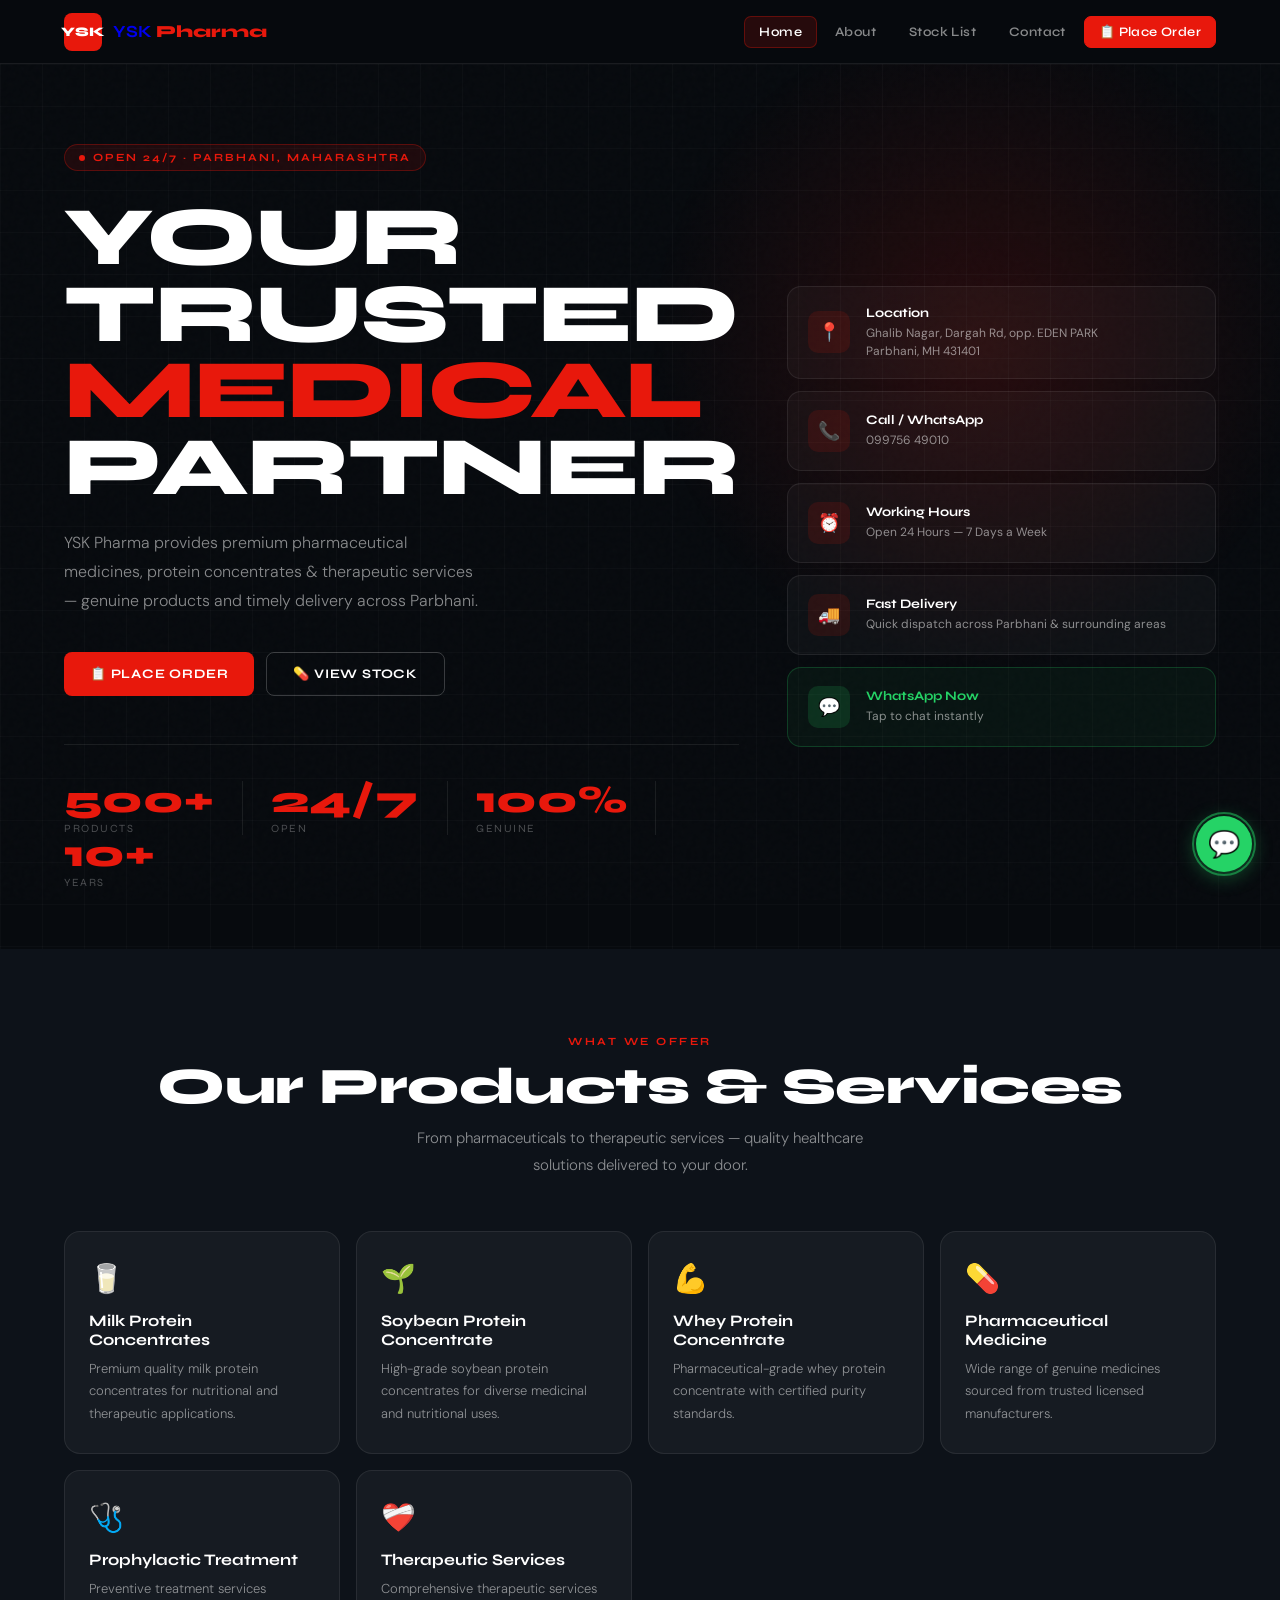
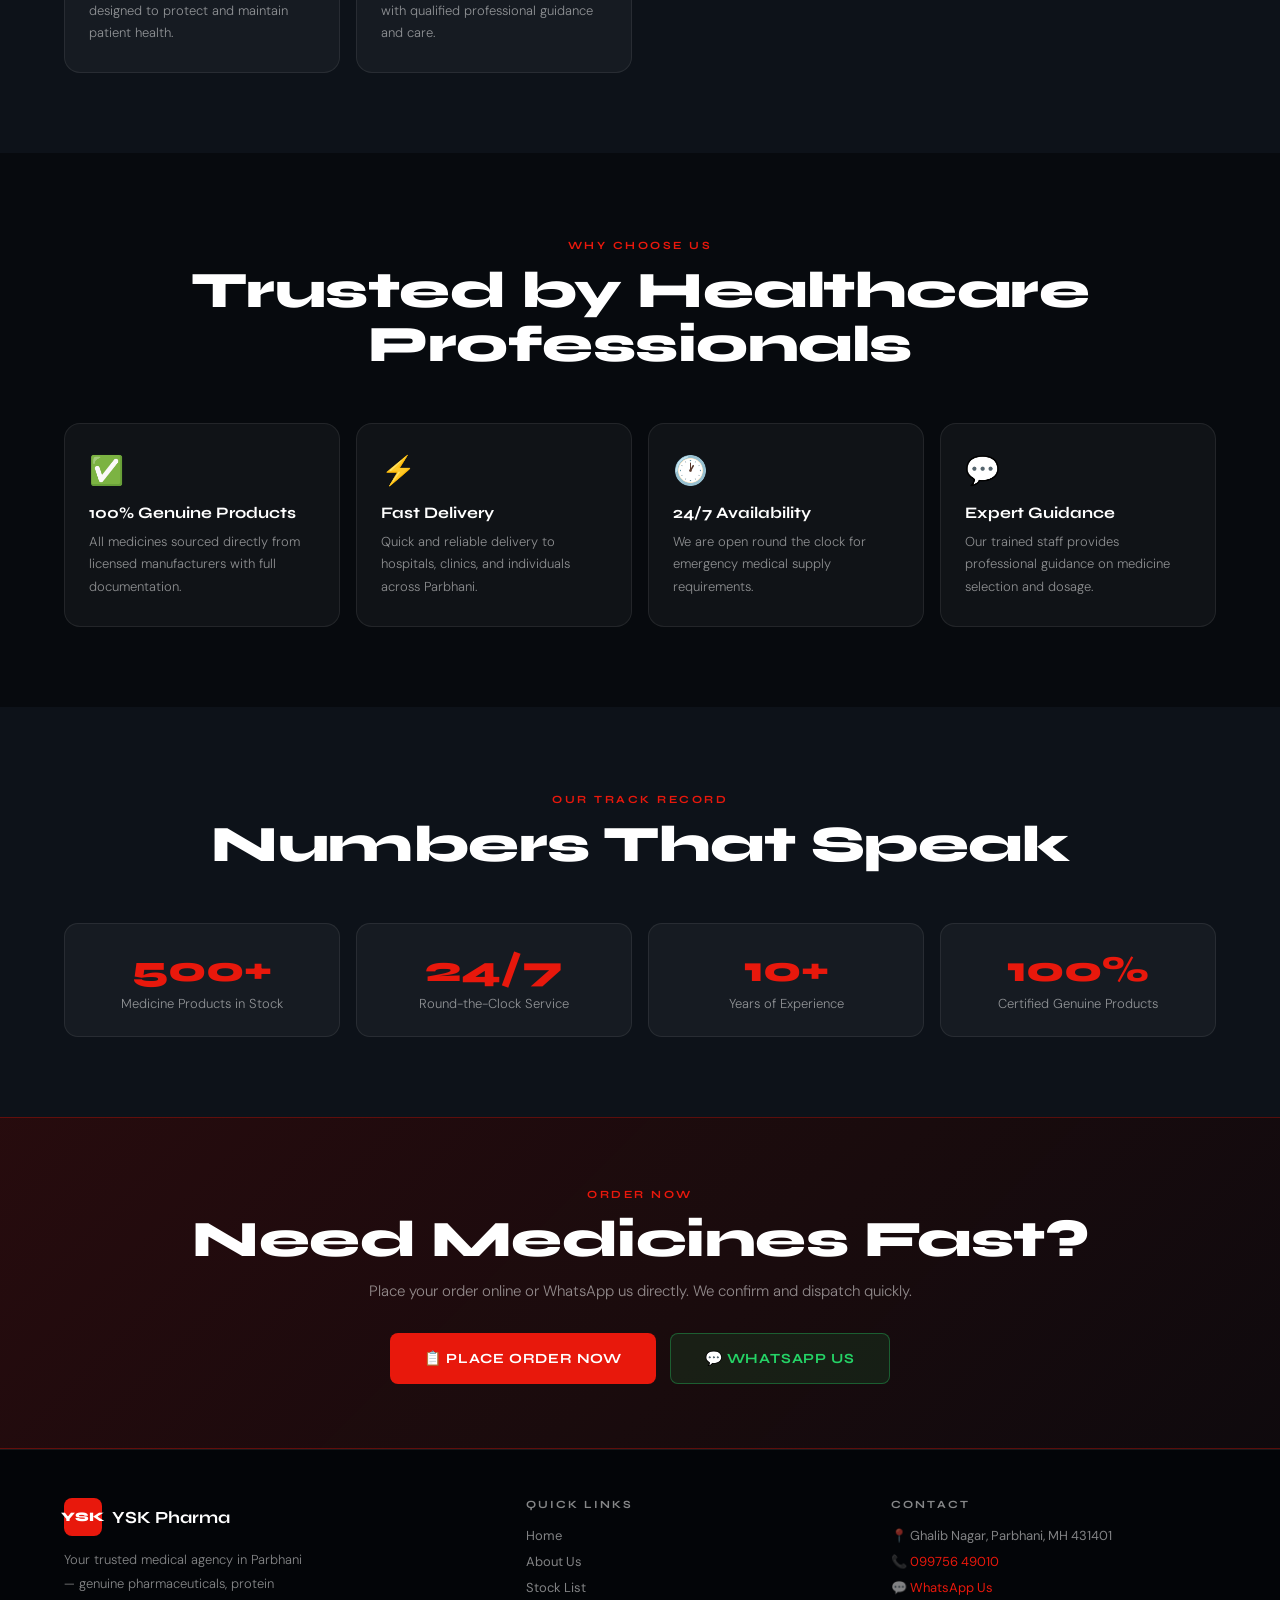
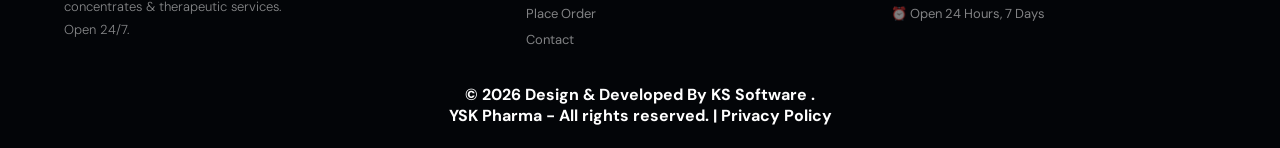
==== index.html @ 0a5736e4 "YSK PHARMA WHOLESALE WERBSTIE FOR YSK" ====
<!DOCTYPE html>
<html lang="en">
<head>
<meta charset="UTF-8">
<meta name="viewport" content="width=device-width, initial-scale=1.0">
<title>YSK Pharma — Medical Agency | Parbhani</title>
<link rel="icon" href="[data-uri]" type="image/png">
<link rel="stylesheet" href="style.css">
<style>
/* ── HERO ── */
.hero {
  min-height:calc(100vh - 64px);
  display:grid; grid-template-columns:1fr 1fr;
  align-items:center; gap:48px;
  padding:80px 5% 60px;
  position:relative; overflow:hidden;
}
.hero-glow {
  position:absolute; top:-80px; right:-60px;
  width:720px; height:720px; border-radius:50%;
  background:radial-gradient(circle,rgba(232,24,12,.14) 0%,transparent 65%);
  pointer-events:none; animation:breathe 4s ease-in-out infinite;
}
@keyframes breathe{0%,100%{transform:scale(1);opacity:.8}50%{transform:scale(1.08);opacity:1}}
.hero-grid {
  position:absolute; inset:0;
  background-image:linear-gradient(rgba(255,255,255,.025) 1px,transparent 1px),linear-gradient(90deg,rgba(255,255,255,.025) 1px,transparent 1px);
  background-size:42px 42px; pointer-events:none;
}
.hero-left { position:relative; z-index:2; }
.hero-pill {
  display:inline-flex; align-items:center; gap:8px;
  background:rgba(232,24,12,.1); border:1px solid rgba(232,24,12,.3);
  padding:6px 14px; border-radius:999px; margin-bottom:28px;
  font-family:var(--fd); font-size:11px; font-weight:700; letter-spacing:2px;
  text-transform:uppercase; color:var(--red);
}
.hero-pill .dot { width:6px; height:6px; background:var(--red); border-radius:50%; animation:blink 1.4s infinite; }
@keyframes blink{0%,100%{opacity:1}50%{opacity:.3}}
.hero h1 {
  font-family:var(--fd); font-size:clamp(52px,6.5vw,94px);
  font-weight:800; line-height:.92; letter-spacing:-1.5px; margin-bottom:24px;
}
.hero h1 em { color:var(--red); font-style:normal; }
.hero-desc { font-size:16px; color:var(--muted); max-width:420px; margin-bottom:36px; line-height:1.8; font-weight:300; }
.hero-btns { display:flex; gap:12px; flex-wrap:wrap; }
.hero-stats { display:flex; gap:0; margin-top:48px; padding-top:36px; border-top:1px solid var(--border); flex-wrap:wrap; }
.stat { padding:0 28px 0 0; margin-right:28px; border-right:1px solid var(--border); }
.stat:last-child { border-right:none; }
.stat-n { font-family:var(--fd); font-size:38px; font-weight:800; color:var(--red); line-height:1; }
.stat-l { font-size:11px; color:var(--muted2); letter-spacing:1.5px; text-transform:uppercase; margin-top:3px; font-family:var(--fd); }

/* tiles */
.hero-right { display:flex; flex-direction:column; gap:12px; position:relative; z-index:2; }
.tile {
  background:rgba(255,255,255,.03); border:1px solid var(--border);
  border-radius:14px; padding:18px 20px; display:flex; align-items:center; gap:16px;
  transition:all .25s;
}
.tile:hover { background:rgba(232,24,12,.06); border-color:var(--border-red); transform:translateX(4px); }
.tile-ic { width:42px; height:42px; background:rgba(232,24,12,.12); border-radius:10px; display:flex; align-items:center; justify-content:center; font-size:18px; flex-shrink:0; }
.tile-h { font-family:var(--fd); font-size:13px; font-weight:700; margin-bottom:3px; }
.tile-p { font-size:12px; color:var(--muted); line-height:1.5; }

/* cta strip */
.cta-strip {
  padding:64px 5%;
  background:linear-gradient(135deg,rgba(232,24,12,.14),rgba(232,24,12,.04));
  border-top:1px solid var(--border-red); border-bottom:1px solid var(--border-red);
  text-align:center; position:relative; z-index:1;
}
.cta-strip .sec-h { margin-bottom:14px; }
.cta-strip p { color:var(--muted); font-size:15px; margin-bottom:32px; font-weight:300; }
.cta-btns { display:flex; gap:14px; justify-content:center; flex-wrap:wrap; }

/* testimonials / trust */
.trust-row { display:grid; grid-template-columns:repeat(auto-fit,minmax(200px,1fr)); gap:16px; }
.trust-card { background:var(--panel); border:1px solid var(--border); border-radius:14px; padding:24px; text-align:center; }
.trust-num { font-family:var(--fd); font-size:36px; font-weight:800; color:var(--red); }
.trust-lbl { font-size:13px; color:var(--muted); margin-top:4px; font-weight:300; }

@media(max-width:900px){
  .hero { grid-template-columns:1fr; padding:50px 5%; }
  .hero-right { display:none; }
}
@media(max-width:600px){
  .hero-stats { gap:20px 0; }
  .stat { border-right:none; padding-right:0; margin-right:0; width:50%; }
}
</style>
</head>
<body>

<!-- NAV -->
<nav id="nav">
  <a href="index.html" class="nav-logo">
    <div class="nav-mark">YSK</div>
    <div class="nav-brand">YSK <b>Pharma</b></div>
  </a>
  <div class="nav-links" id="navLinks">
    <a href="index.html" class="active">Home</a>
    <a href="about.html">About</a>
    <a href="stock.html">Stock List</a>
    <a href="contact.html">Contact</a>
    <a href="order.html" class="nav-cta">📋 Place Order</a>
  </div>
  <button class="nav-mb" onclick="document.getElementById('nav').classList.toggle('mobile-open')">☰</button>
</nav>

<div class="pg">

  <!-- HERO -->
  <section class="hero">
    <div class="hero-glow"></div>
    <div class="hero-grid"></div>
    <div class="hero-left">
      <div class="hero-pill"><span class="dot"></span>Open 24/7 · Parbhani, Maharashtra</div>
      <h1>YOUR<br>TRUSTED<br><em>MEDICAL</em><br>PARTNER</h1>
      <p class="hero-desc">YSK Pharma provides premium pharmaceutical medicines, protein concentrates &amp; therapeutic services — genuine products and timely delivery across Parbhani.</p>
      <div class="hero-btns">
        <a href="order.html" class="btn-r">📋 Place Order</a>
        <a href="stock.html" class="btn-g">💊 View Stock</a>
      </div>
      <div class="hero-stats">
        <div class="stat"><div class="stat-n">500+</div><div class="stat-l">Products</div></div>
        <div class="stat"><div class="stat-n">24/7</div><div class="stat-l">Open</div></div>
        <div class="stat"><div class="stat-n">100%</div><div class="stat-l">Genuine</div></div>
        <div class="stat"><div class="stat-n">10+</div><div class="stat-l">Years</div></div>
      </div>
    </div>
    <div class="hero-right">
      <div class="tile"><div class="tile-ic">📍</div><div><div class="tile-h">Location</div><div class="tile-p">Ghalib Nagar, Dargah Rd, opp. EDEN PARK<br>Parbhani, MH 431401</div></div></div>
      <div class="tile"><div class="tile-ic">📞</div><div><div class="tile-h">Call / WhatsApp</div><div class="tile-p">099756 49010</div></div></div>
      <div class="tile"><div class="tile-ic">⏰</div><div><div class="tile-h">Working Hours</div><div class="tile-p">Open 24 Hours — 7 Days a Week</div></div></div>
      <div class="tile"><div class="tile-ic">🚚</div><div><div class="tile-h">Fast Delivery</div><div class="tile-p">Quick dispatch across Parbhani &amp; surrounding areas</div></div></div>
      <a class="tile" href="https://wa.me/919975649010" target="_blank" style="background:rgba(37,211,102,.05);border-color:rgba(37,211,102,.22);text-decoration:none;">
        <div class="tile-ic" style="background:rgba(37,211,102,.15);">💬</div>
        <div><div class="tile-h" style="color:#25D366;">WhatsApp Now</div><div class="tile-p">Tap to chat instantly</div></div>
      </a>
    </div>
  </section>

  <!-- SERVICES -->
  <section class="section sec-dark">
    <div class="sec-header center">
      <div class="sec-tag">What We Offer</div>
      <h2 class="sec-h">Our Products &amp; Services</h2>
      <p class="sec-sub">From pharmaceuticals to therapeutic services — quality healthcare solutions delivered to your door.</p>
    </div>
    <div class="svc-grid">
      <div class="svc-card"><div class="svc-icon">🥛</div><div class="svc-name">Milk Protein Concentrates</div><p class="svc-desc">Premium quality milk protein concentrates for nutritional and therapeutic applications.</p></div>
      <div class="svc-card"><div class="svc-icon">🌱</div><div class="svc-name">Soybean Protein Concentrate</div><p class="svc-desc">High-grade soybean protein concentrates for diverse medicinal and nutritional uses.</p></div>
      <div class="svc-card"><div class="svc-icon">💪</div><div class="svc-name">Whey Protein Concentrate</div><p class="svc-desc">Pharmaceutical-grade whey protein concentrate with certified purity standards.</p></div>
      <div class="svc-card"><div class="svc-icon">💊</div><div class="svc-name">Pharmaceutical Medicine</div><p class="svc-desc">Wide range of genuine medicines sourced from trusted licensed manufacturers.</p></div>
      <div class="svc-card"><div class="svc-icon">🩺</div><div class="svc-name">Prophylactic Treatment</div><p class="svc-desc">Preventive treatment services designed to protect and maintain patient health.</p></div>
      <div class="svc-card"><div class="svc-icon">❤️‍🩹</div><div class="svc-name">Therapeutic Services</div><p class="svc-desc">Comprehensive therapeutic services with qualified professional guidance and care.</p></div>
    </div>
  </section>

  <!-- WHY US -->
  <section class="section sec-darker">
    <div class="sec-header center">
      <div class="sec-tag">Why Choose Us</div>
      <h2 class="sec-h">Trusted by Healthcare<br>Professionals</h2>
    </div>
    <div class="svc-grid">
      <div class="svc-card"><div class="svc-icon">✅</div><div class="svc-name">100% Genuine Products</div><p class="svc-desc">All medicines sourced directly from licensed manufacturers with full documentation.</p></div>
      <div class="svc-card"><div class="svc-icon">⚡</div><div class="svc-name">Fast Delivery</div><p class="svc-desc">Quick and reliable delivery to hospitals, clinics, and individuals across Parbhani.</p></div>
      <div class="svc-card"><div class="svc-icon">🕐</div><div class="svc-name">24/7 Availability</div><p class="svc-desc">We are open round the clock for emergency medical supply requirements.</p></div>
      <div class="svc-card"><div class="svc-icon">💬</div><div class="svc-name">Expert Guidance</div><p class="svc-desc">Our trained staff provides professional guidance on medicine selection and dosage.</p></div>
    </div>
  </section>

  <!-- TRUST NUMBERS -->
  <section class="section sec-dark">
    <div class="sec-header center">
      <div class="sec-tag">Our Track Record</div>
      <h2 class="sec-h">Numbers That Speak</h2>
    </div>
    <div class="trust-row">
      <div class="trust-card"><div class="trust-num">500+</div><div class="trust-lbl">Medicine Products in Stock</div></div>
      <div class="trust-card"><div class="trust-num">24/7</div><div class="trust-lbl">Round-the-Clock Service</div></div>
      <div class="trust-card"><div class="trust-num">10+</div><div class="trust-lbl">Years of Experience</div></div>
      <div class="trust-card"><div class="trust-num">100%</div><div class="trust-lbl">Certified Genuine Products</div></div>
    </div>
  </section>

  <!-- CTA STRIP -->
  <section class="cta-strip">
    <div class="sec-tag">Order Now</div>
    <h2 class="sec-h">Need Medicines Fast?</h2>
    <p>Place your order online or WhatsApp us directly. We confirm and dispatch quickly.</p>
    <div class="cta-btns">
      <a href="order.html" class="btn-r" style="font-size:14px;padding:16px 34px;">📋 Place Order Now</a>
      <a href="https://wa.me/919975649010" target="_blank" class="btn-wa" style="font-size:14px;padding:16px 34px;">💬 WhatsApp Us</a>
    </div>
  </section>

  <!-- FOOTER -->
  <footer>
    <div class="ft-grid">
      <div class="ft-brand">
        <div class="ft-brand-name"><div class="nav-mark">YSK</div><span>YSK Pharma</span></div>
        <p>Your trusted medical agency in Parbhani — genuine pharmaceuticals, protein concentrates &amp; therapeutic services. Open 24/7.</p>
      </div>
      <div class="ft-col">
        <h4>Quick Links</h4>
        <ul>
          <li><a href="index.html">Home</a></li>
          <li><a href="about.html">About Us</a></li>
          <li><a href="stock.html">Stock List</a></li>
          <li><a href="order.html">Place Order</a></li>
          <li><a href="contact.html">Contact</a></li>
        </ul>
      </div>
      <div class="ft-col">
        <h4>Contact</h4>
        <ul>
          <li>📍 Ghalib Nagar, Parbhani, MH 431401</li>
          <li>📞 <a href="tel:09975649010" style="color:var(--red);text-decoration:none;">099756 49010</a></li>
          <li>💬 <a href="https://wa.me/919975649010" target="_blank" style="color:var(--red);text-decoration:none;">WhatsApp Us</a></li>
          <li>⏰ Open 24 Hours, 7 Days</li>
        </ul>
      </div>
    </div>
    <div style="text-align: center; color: white; font-weight: bold;">
    <p>
        &copy; 2026 
        <a href="https://kssoftware.co.in" target="_blank" style="color: white; text-decoration: none;">
            <b>Design & Developed By KS Software</b>
        </a>. 
        <br>YSK Pharma - All rights reserved. | 
        <a href="#" style="color: white; text-decoration: none;">
            Privacy Policy
        </a>
    </p>
</div>
	</footer>

</div><!-- /pg -->

<a class="wa-float" href="https://wa.me/919975649010" target="_blank"><div class="wa-ring"></div>💬</a>
<div class="toast-area" id="toastArea"></div>
</body>
</html>
---- style.css ----
@import url('https://fonts.googleapis.com/css2?family=Syne:wght@400;500;600;700;800&family=DM+Sans:ital,wght@0,300;0,400;0,500;0,600;1,300&family=Space+Mono:wght@400;700&display=swap');

:root {
  --red: #E8180C;
  --red-dark: #b8100a;
  --red-glow: rgba(232,24,12,0.22);
  --dark: #070A0E;
  --dark2: #0D1219;
  --dark3: #131A24;
  --panel: rgba(255,255,255,0.04);
  --panel-h: rgba(255,255,255,0.07);
  --border: rgba(255,255,255,0.08);
  --border-red: rgba(232,24,12,0.32);
  --white: #fff;
  --muted: rgba(255,255,255,0.52);
  --muted2: rgba(255,255,255,0.28);
  --green: #22c55e;
  --orange: #f59e0b;
  --fd: 'Syne', sans-serif;
  --fb: 'DM Sans', sans-serif;
  --fm: 'Space Mono', monospace;
}

*, *::before, *::after { margin:0; padding:0; box-sizing:border-box; }
html { scroll-behavior:smooth; }
body {
  font-family:var(--fb);
  background:var(--dark);
  color:var(--white);
  overflow-x:hidden;
  min-height:100vh;
}

/* scrollbar */
::-webkit-scrollbar { width:4px; }
::-webkit-scrollbar-track { background:var(--dark); }
::-webkit-scrollbar-thumb { background:var(--red); border-radius:3px; }

/* noise */
body::before {
  content:''; position:fixed; inset:0; pointer-events:none; z-index:0; opacity:.35;
  background-image:url("data:image/svg+xml,%3Csvg viewBox='0 0 200 200' xmlns='http://www.w3.org/2000/svg'%3E%3Cfilter id='n'%3E%3CfeTurbulence type='fractalNoise' baseFrequency='.85' numOctaves='4' stitchTiles='stitch'/%3E%3C/filter%3E%3Crect width='100%25' height='100%25' filter='url(%23n)' opacity='.05'/%3E%3C/svg%3E");
}

/* ─── NAV ─── */
nav {
  position:fixed; top:0; left:0; right:0; z-index:1000;
  height:64px;
  background:rgba(7,10,14,0.92); backdrop-filter:blur(24px); -webkit-backdrop-filter:blur(24px);
  border-bottom:1px solid var(--border);
  display:flex; align-items:center; justify-content:space-between;
  padding:0 5%;
}
.nav-logo { display:flex; align-items:center; gap:11px; text-decoration:none; }
.nav-mark {
  width:38px; height:38px; background:var(--red); border-radius:8px;
  display:flex; align-items:center; justify-content:center;
  font-family:var(--fd); font-weight:800; font-size:13px; color:#fff; flex-shrink:0;
}
.nav-brand { font-family:var(--fd); font-size:17px; font-weight:700; }
.nav-brand b { color:var(--red); font-weight:800; }
.nav-links { display:flex; align-items:center; gap:3px; }
.nav-links a {
  color:var(--muted); text-decoration:none;
  font-family:var(--fd); font-size:13px; font-weight:600; letter-spacing:.4px;
  padding:7px 14px; border-radius:7px; transition:all .2s; border:1px solid transparent;
}
.nav-links a:hover { color:#fff; background:var(--panel); }
.nav-links a.active { color:#fff; background:rgba(232,24,12,.14); border-color:var(--border-red); }
.nav-cta { background:var(--red)!important; color:#fff!important; border-color:var(--red)!important; }
.nav-cta:hover { background:var(--red-dark)!important; box-shadow:0 4px 20px var(--red-glow); }
.nav-mb { display:none; background:none; border:none; color:#fff; font-size:22px; cursor:pointer; }

/* main content offset */
.pg { padding-top:64px; position:relative; z-index:1; }

/* ─── BUTTONS ─── */
.btn-r {
  display:inline-flex; align-items:center; gap:8px;
  background:var(--red); color:#fff; padding:13px 26px;
  border:none; border-radius:8px; font-family:var(--fd); font-size:13px; font-weight:700;
  letter-spacing:.8px; text-transform:uppercase; cursor:pointer; text-decoration:none;
  transition:all .2s;
}
.btn-r:hover { background:var(--red-dark); transform:translateY(-2px); box-shadow:0 8px 28px var(--red-glow); }
.btn-g {
  display:inline-flex; align-items:center; gap:8px;
  background:transparent; color:#fff; padding:13px 26px;
  border:1px solid rgba(255,255,255,.2); border-radius:8px;
  font-family:var(--fd); font-size:13px; font-weight:700; letter-spacing:.8px;
  text-transform:uppercase; cursor:pointer; text-decoration:none; transition:all .2s;
}
.btn-g:hover { border-color:var(--red); color:var(--red); }
.btn-wa {
  display:inline-flex; align-items:center; gap:8px;
  background:rgba(37,211,102,.1); color:#25D366; padding:13px 26px;
  border:1px solid rgba(37,211,102,.35); border-radius:8px;
  font-family:var(--fd); font-size:13px; font-weight:700; letter-spacing:.8px;
  text-transform:uppercase; cursor:pointer; text-decoration:none; transition:all .2s;
}
.btn-wa:hover { background:rgba(37,211,102,.2); }

/* ─── SECTION HELPERS ─── */
.section { padding:80px 5%; }
.sec-dark { background:var(--dark2); }
.sec-darker { background:var(--dark); }
.sec-tag {
  display:inline-block; font-family:var(--fd); font-size:11px; font-weight:700;
  letter-spacing:2.5px; text-transform:uppercase; color:var(--red); margin-bottom:12px;
}
.sec-h { font-family:var(--fd); font-size:clamp(32px,4vw,52px); font-weight:800; line-height:1.05; letter-spacing:-.5px; }
.sec-sub { font-size:15px; color:var(--muted); margin-top:12px; max-width:500px; line-height:1.8; font-weight:300; }
.sec-header { margin-bottom:52px; }
.sec-header.center { text-align:center; }
.sec-header.center .sec-sub { margin:12px auto 0; }

/* ─── CARDS / GRID ─── */
.svc-grid { display:grid; grid-template-columns:repeat(auto-fit,minmax(240px,1fr)); gap:16px; }
.svc-card {
  background:var(--panel); border:1px solid var(--border); border-radius:16px;
  padding:28px 24px; transition:all .3s; position:relative; overflow:hidden;
}
.svc-card::after {
  content:''; position:absolute; bottom:0; left:0; right:0; height:2px;
  background:var(--red); transform:scaleX(0); transform-origin:left; transition:transform .3s;
}
.svc-card:hover { background:var(--panel-h); border-color:var(--border-red); transform:translateY(-4px); }
.svc-card:hover::after { transform:scaleX(1); }
.svc-icon { font-size:28px; margin-bottom:14px; }
.svc-name { font-family:var(--fd); font-size:16px; font-weight:700; margin-bottom:9px; }
.svc-desc { font-size:13px; color:var(--muted); line-height:1.7; font-weight:300; }

/* ─── FOOTER ─── */
footer { background:#030508; border-top:1px solid var(--border); padding:48px 5% 22px; }
.ft-grid { display:grid; grid-template-columns:1.3fr 1fr 1fr; gap:40px; margin-bottom:36px; }
.ft-brand-name { display:flex; align-items:center; gap:10px; margin-bottom:12px; }
.ft-brand-name span { font-family:var(--fd); font-size:17px; font-weight:700; }
.ft-brand p { font-size:13px; color:var(--muted); line-height:1.8; max-width:240px; font-weight:300; }
.ft-col h4 { font-family:var(--fd); font-size:11px; font-weight:700; letter-spacing:2px; text-transform:uppercase; color:var(--muted); margin-bottom:16px; }
.ft-col ul { list-style:none; display:flex; flex-direction:column; gap:9px; }
.ft-col ul li a { color:rgba(255,255,255,.5); text-decoration:none; font-size:13px; transition:color .15s; }
.ft-col ul li a:hover { color:var(--red); }
.ft-col ul li { font-size:13px; color:rgba(255,255,255,.5); }
.ft-bottom { border-top:1px solid var(--border); padding-top:20px; display:flex; justify-content:space-between; align-items:center; flex-wrap:wrap; gap:10px; }
.ft-bottom p { font-size:12px; color:rgba(255,255,255,.28); }
.ft-bottom .r { color:var(--red); }

/* ─── WHATSAPP FLOAT ─── */
.wa-float {
  position:fixed; bottom:28px; right:28px; z-index:999;
  width:56px; height:56px; background:#25D366; border-radius:50%;
  display:flex; align-items:center; justify-content:center;
  box-shadow:0 4px 20px rgba(37,211,102,.4); cursor:pointer;
  font-size:26px; border:none; transition:all .25s; text-decoration:none;
}
.wa-float:hover { transform:scale(1.1); box-shadow:0 6px 30px rgba(37,211,102,.55); }
.wa-ring {
  position:absolute; inset:-4px; border-radius:50%;
  border:2px solid rgba(37,211,102,.5); animation:ring 2s ease-out infinite;
}
@keyframes ring { 0%{transform:scale(1);opacity:.8} 100%{transform:scale(1.45);opacity:0} }

/* ─── FORM ELEMENTS ─── */
.fg { margin-bottom:16px; }
.fg label { display:block; font-size:11px; font-weight:700; letter-spacing:1px; text-transform:uppercase; color:var(--muted); margin-bottom:7px; font-family:var(--fd); }
.fg input, .fg select, .fg textarea {
  width:100%; background:rgba(255,255,255,.05); border:1px solid var(--border);
  border-radius:8px; padding:11px 14px; color:#fff; font-size:13px; font-family:var(--fb);
  outline:none; transition:border-color .2s;
}
.fg input:focus, .fg select:focus, .fg textarea:focus { border-color:var(--red); }
.fg select option { background:#111; }
.fg textarea { resize:vertical; }
.fr { display:grid; grid-template-columns:1fr 1fr; gap:14px; }

/* ─── TOAST ─── */
.toast-area { position:fixed; bottom:96px; right:28px; z-index:9999; display:flex; flex-direction:column; gap:9px; }
.toast {
  background:var(--dark2); border:1px solid var(--border); border-radius:10px;
  padding:13px 18px; font-size:13px; min-width:220px; max-width:310px;
  display:flex; align-items:center; gap:10px;
  box-shadow:0 8px 24px rgba(0,0,0,.5);
  animation:slideUp .3s ease;
}
.toast.ok { border-left:3px solid var(--green); }
.toast.err { border-left:3px solid var(--red); }
@keyframes slideUp { from{opacity:0;transform:translateY(12px)} to{opacity:1;transform:translateY(0)} }

/* ─── BADGES ─── */
.badge { padding:4px 10px; border-radius:999px; font-size:10px; font-weight:700; letter-spacing:.5px; display:inline-flex; align-items:center; gap:5px; font-family:var(--fd); }
.b-ok  { background:rgba(34,197,94,.12);  color:#22c55e; border:1px solid rgba(34,197,94,.3); }
.b-low { background:rgba(245,158,11,.12); color:#f59e0b; border:1px solid rgba(245,158,11,.3); }
.b-out { background:rgba(232,24,12,.12);  color:#ff5a5a; border:1px solid rgba(232,24,12,.3); }

/* ─── MOBILE ─── */
@media(max-width:900px){
  .nav-links { display:none; }
  .nav-mb { display:block; }
  .mobile-open .nav-links {
    display:flex; flex-direction:column;
    position:fixed; top:64px; left:0; right:0;
    background:rgba(7,10,14,.97); backdrop-filter:blur(20px);
    padding:14px; gap:4px; border-bottom:1px solid var(--border-red); z-index:999;
  }
  .ft-grid { grid-template-columns:1fr 1fr; }
  .fr { grid-template-columns:1fr; }
}
@media(max-width:600px){
  .ft-grid { grid-template-columns:1fr; }
}
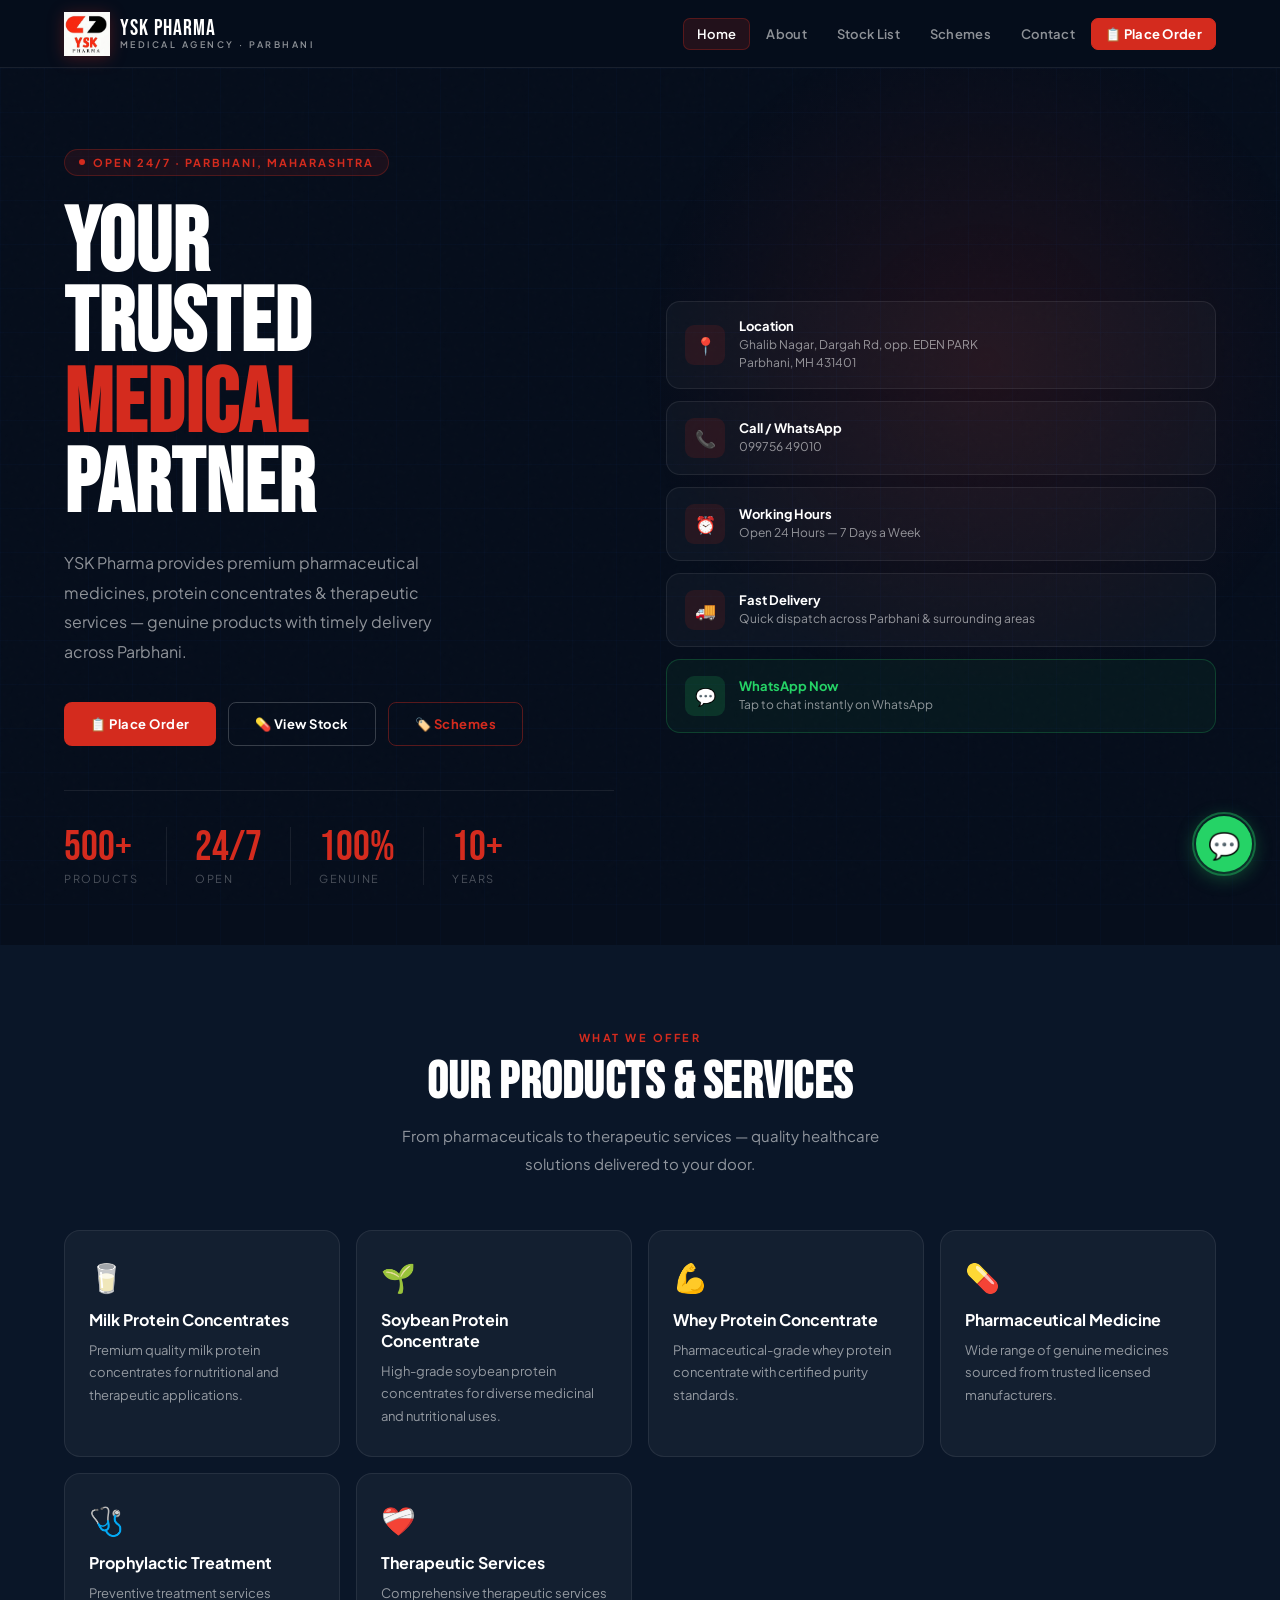
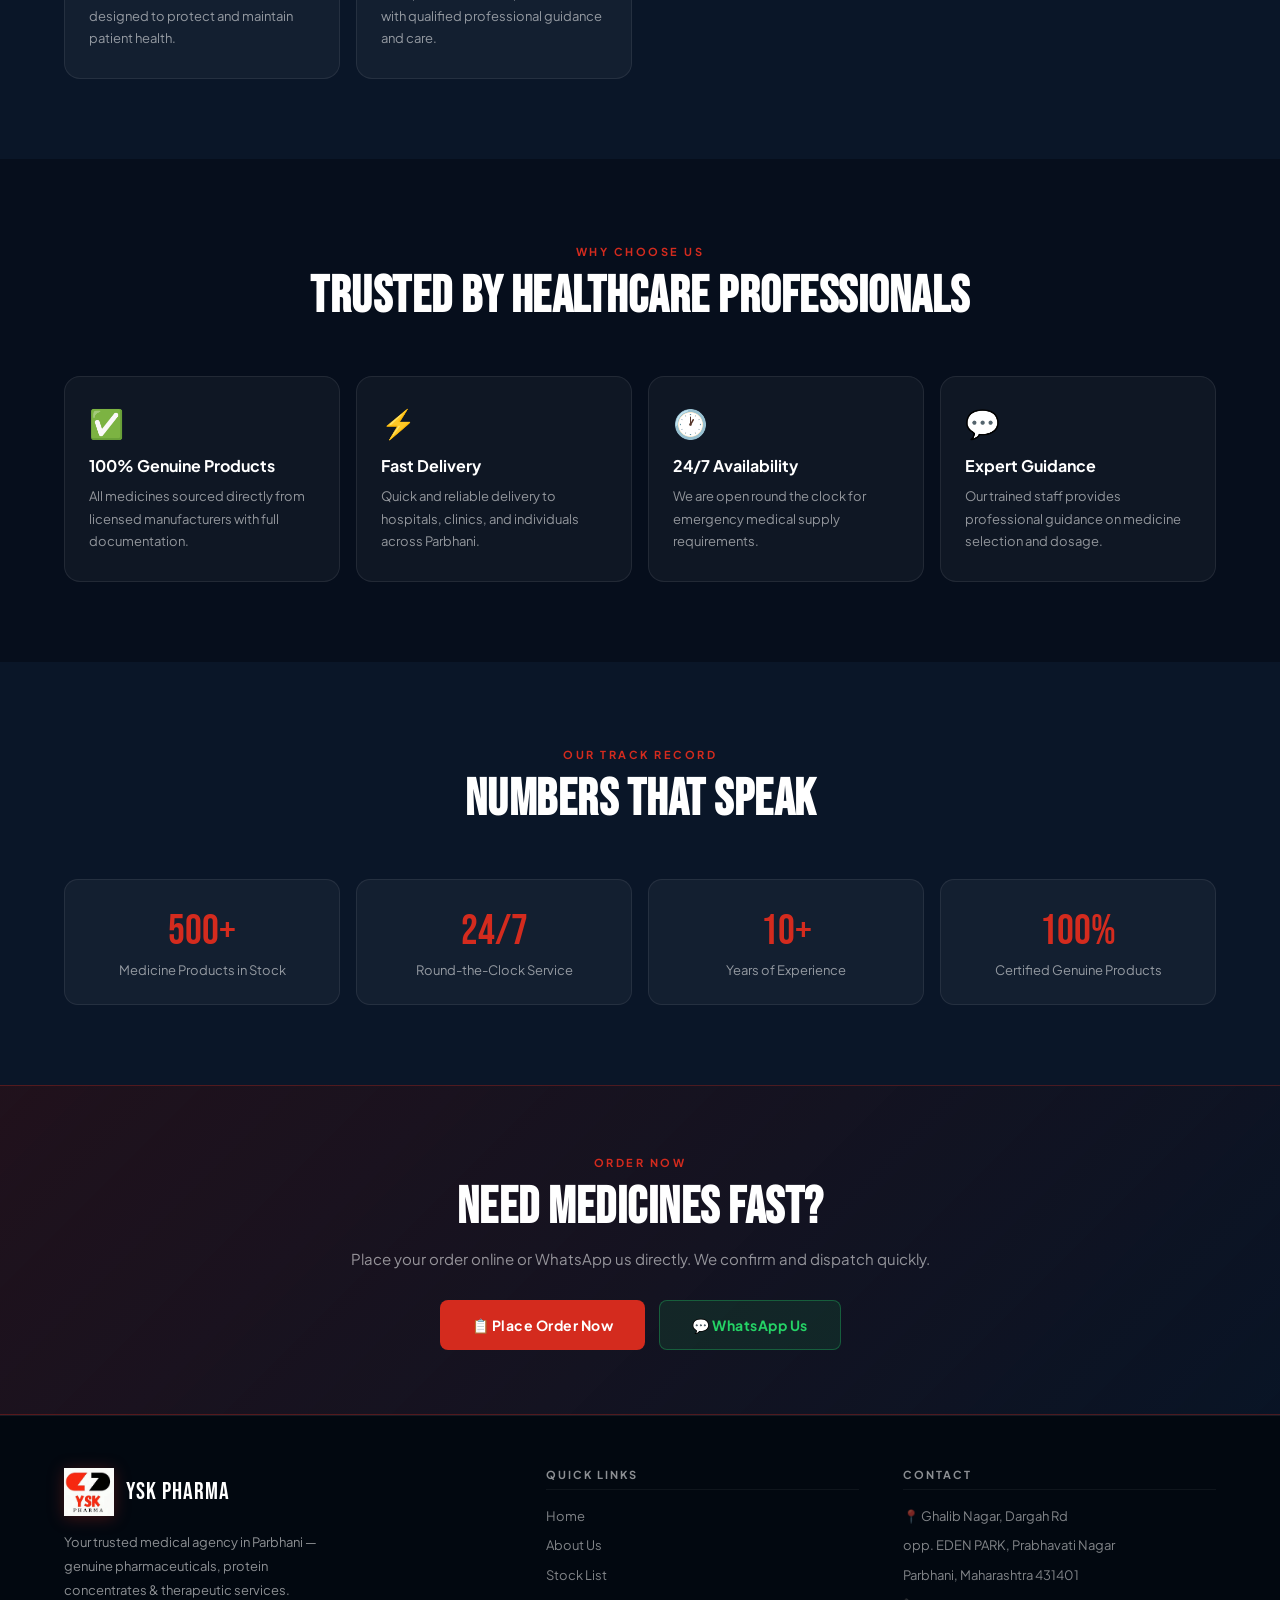
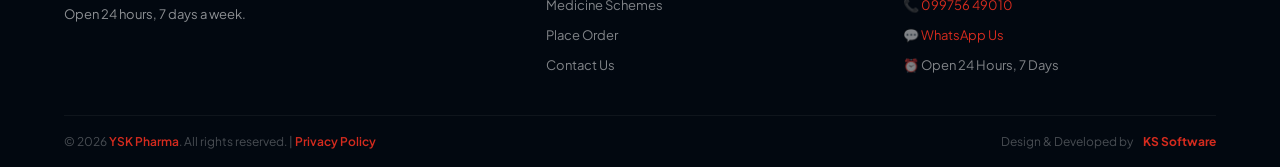
==== commit 4a0f1b06: "FINAL CODE FINAL CODE" ====
--- a/index.html
+++ b/index.html
@@ -4,122 +4,129 @@
 <meta charset="UTF-8">
 <meta name="viewport" content="width=device-width, initial-scale=1.0">
 <title>YSK Pharma — Medical Agency | Parbhani</title>
-<link rel="icon" href="[data-uri]" type="image/png">
+<link rel="icon" href="[data-uri]" type="image/jpeg">
 <link rel="stylesheet" href="style.css">
 <style>
-/* ── HERO ── */
 .hero {
-  min-height:calc(100vh - 64px);
+  min-height:calc(100vh - 68px);
   display:grid; grid-template-columns:1fr 1fr;
-  align-items:center; gap:48px;
-  padding:80px 5% 60px;
+  align-items:center; gap:52px; padding:80px 5% 60px;
   position:relative; overflow:hidden;
 }
 .hero-glow {
-  position:absolute; top:-80px; right:-60px;
-  width:720px; height:720px; border-radius:50%;
-  background:radial-gradient(circle,rgba(232,24,12,.14) 0%,transparent 65%);
+  position:absolute; top:-80px; right:-80px;
+  width:750px; height:750px; border-radius:50%;
+  background:radial-gradient(circle,rgba(212,43,30,.12) 0%,transparent 65%);
   pointer-events:none; animation:breathe 4s ease-in-out infinite;
 }
-@keyframes breathe{0%,100%{transform:scale(1);opacity:.8}50%{transform:scale(1.08);opacity:1}}
-.hero-grid {
-  position:absolute; inset:0;
-  background-image:linear-gradient(rgba(255,255,255,.025) 1px,transparent 1px),linear-gradient(90deg,rgba(255,255,255,.025) 1px,transparent 1px);
-  background-size:42px 42px; pointer-events:none;
-}
+.hero-grid-bg {
+  position:absolute; inset:0; pointer-events:none;
+  background-image:linear-gradient(rgba(30,79,200,.04) 1px,transparent 1px),linear-gradient(90deg,rgba(30,79,200,.04) 1px,transparent 1px);
+  background-size:44px 44px;
+}
+@keyframes breathe{0%,100%{transform:scale(1);opacity:.7}50%{transform:scale(1.06);opacity:1}}
 .hero-left { position:relative; z-index:2; }
 .hero-pill {
   display:inline-flex; align-items:center; gap:8px;
-  background:rgba(232,24,12,.1); border:1px solid rgba(232,24,12,.3);
+  background:rgba(212,43,30,.1); border:1px solid rgba(212,43,30,.28);
   padding:6px 14px; border-radius:999px; margin-bottom:28px;
-  font-family:var(--fd); font-size:11px; font-weight:700; letter-spacing:2px;
-  text-transform:uppercase; color:var(--red);
+  font-size:11px; font-weight:700; letter-spacing:2px; text-transform:uppercase; color:var(--red);
 }
 .hero-pill .dot { width:6px; height:6px; background:var(--red); border-radius:50%; animation:blink 1.4s infinite; }
 @keyframes blink{0%,100%{opacity:1}50%{opacity:.3}}
 .hero h1 {
-  font-family:var(--fd); font-size:clamp(52px,6.5vw,94px);
-  font-weight:800; line-height:.92; letter-spacing:-1.5px; margin-bottom:24px;
+  font-family:var(--disp); font-size:clamp(58px,7vw,100px);
+  line-height:.9; letter-spacing:1px; margin-bottom:22px;
 }
 .hero h1 em { color:var(--red); font-style:normal; }
-.hero-desc { font-size:16px; color:var(--muted); max-width:420px; margin-bottom:36px; line-height:1.8; font-weight:300; }
+.hero-desc { font-size:16px; color:var(--muted); max-width:420px; margin-bottom:36px; line-height:1.85; }
 .hero-btns { display:flex; gap:12px; flex-wrap:wrap; }
-.hero-stats { display:flex; gap:0; margin-top:48px; padding-top:36px; border-top:1px solid var(--border); flex-wrap:wrap; }
+.hero-stats {
+  display:flex; gap:0; margin-top:44px; padding-top:36px;
+  border-top:1px solid var(--border); flex-wrap:wrap;
+}
 .stat { padding:0 28px 0 0; margin-right:28px; border-right:1px solid var(--border); }
 .stat:last-child { border-right:none; }
-.stat-n { font-family:var(--fd); font-size:38px; font-weight:800; color:var(--red); line-height:1; }
-.stat-l { font-size:11px; color:var(--muted2); letter-spacing:1.5px; text-transform:uppercase; margin-top:3px; font-family:var(--fd); }
-
-/* tiles */
+.stat-n { font-family:var(--disp); font-size:42px; color:var(--red); line-height:1; }
+.stat-l { font-size:11px; color:var(--muted2); letter-spacing:1.5px; text-transform:uppercase; margin-top:3px; }
+
 .hero-right { display:flex; flex-direction:column; gap:12px; position:relative; z-index:2; }
 .tile {
   background:rgba(255,255,255,.03); border:1px solid var(--border);
-  border-radius:14px; padding:18px 20px; display:flex; align-items:center; gap:16px;
+  border-radius:14px; padding:16px 18px; display:flex; align-items:center; gap:14px;
   transition:all .25s;
 }
-.tile:hover { background:rgba(232,24,12,.06); border-color:var(--border-red); transform:translateX(4px); }
-.tile-ic { width:42px; height:42px; background:rgba(232,24,12,.12); border-radius:10px; display:flex; align-items:center; justify-content:center; font-size:18px; flex-shrink:0; }
-.tile-h { font-family:var(--fd); font-size:13px; font-weight:700; margin-bottom:3px; }
+.tile:hover { background:rgba(212,43,30,.05); border-color:var(--red-border); transform:translateX(4px); }
+.tile-ic {
+  width:40px; height:40px; background:rgba(212,43,30,.12);
+  border-radius:9px; display:flex; align-items:center; justify-content:center;
+  font-size:17px; flex-shrink:0;
+}
+.tile-h { font-size:13px; font-weight:700; margin-bottom:2px; }
 .tile-p { font-size:12px; color:var(--muted); line-height:1.5; }
 
-/* cta strip */
 .cta-strip {
-  padding:64px 5%;
-  background:linear-gradient(135deg,rgba(232,24,12,.14),rgba(232,24,12,.04));
-  border-top:1px solid var(--border-red); border-bottom:1px solid var(--border-red);
-  text-align:center; position:relative; z-index:1;
+  padding:64px 5%; text-align:center;
+  background:linear-gradient(135deg,rgba(212,43,30,.13),rgba(10,22,40,.8));
+  border-top:1px solid var(--red-border); border-bottom:1px solid var(--red-border);
+  position:relative; z-index:1;
 }
 .cta-strip .sec-h { margin-bottom:14px; }
-.cta-strip p { color:var(--muted); font-size:15px; margin-bottom:32px; font-weight:300; }
+.cta-strip p { color:var(--muted); font-size:15px; margin-bottom:32px; }
 .cta-btns { display:flex; gap:14px; justify-content:center; flex-wrap:wrap; }
 
-/* testimonials / trust */
 .trust-row { display:grid; grid-template-columns:repeat(auto-fit,minmax(200px,1fr)); gap:16px; }
-.trust-card { background:var(--panel); border:1px solid var(--border); border-radius:14px; padding:24px; text-align:center; }
-.trust-num { font-family:var(--fd); font-size:36px; font-weight:800; color:var(--red); }
-.trust-lbl { font-size:13px; color:var(--muted); margin-top:4px; font-weight:300; }
-
-@media(max-width:900px){
-  .hero { grid-template-columns:1fr; padding:50px 5%; }
+.trust-card {
+  background:var(--panel); border:1px solid var(--border);
+  border-radius:14px; padding:26px; text-align:center;
+  transition:all .25s;
+}
+.trust-card:hover { border-color:var(--red-border); transform:translateY(-3px); }
+.trust-num { font-family:var(--disp); font-size:42px; color:var(--red); }
+.trust-lbl { font-size:13px; color:var(--muted); margin-top:5px; }
+
+@media(max-width:960px){
+  .hero { grid-template-columns:1fr; padding:52px 5%; }
   .hero-right { display:none; }
 }
 @media(max-width:600px){
-  .hero-stats { gap:20px 0; }
-  .stat { border-right:none; padding-right:0; margin-right:0; width:50%; }
+  .hero-stats { flex-wrap:wrap; gap:20px; }
+  .stat { border-right:none; padding-right:0; margin-right:0; width:48%; }
 }
 </style>
 </head>
 <body>
-
-<!-- NAV -->
 <nav id="nav">
   <a href="index.html" class="nav-logo">
-    <div class="nav-mark">YSK</div>
-    <div class="nav-brand">YSK <b>Pharma</b></div>
+    <img src="[data-uri]" class="nav-logo-img" alt="YSK Pharma">
+    <div class="nav-logo-text">
+      <span class="nav-logo-name">YSK Pharma</span>
+      <span class="nav-logo-tag">Medical Agency · Parbhani</span>
+    </div>
   </a>
   <div class="nav-links" id="navLinks">
     <a href="index.html" class="active">Home</a>
     <a href="about.html">About</a>
     <a href="stock.html">Stock List</a>
+    <a href="schemes.html">Schemes</a>
     <a href="contact.html">Contact</a>
     <a href="order.html" class="nav-cta">📋 Place Order</a>
   </div>
   <button class="nav-mb" onclick="document.getElementById('nav').classList.toggle('mobile-open')">☰</button>
 </nav>
-
 <div class="pg">
 
-  <!-- HERO -->
   <section class="hero">
     <div class="hero-glow"></div>
-    <div class="hero-grid"></div>
+    <div class="hero-grid-bg"></div>
     <div class="hero-left">
-      <div class="hero-pill"><span class="dot"></span>Open 24/7 · Parbhani, Maharashtra</div>
+      <div class="hero-pill"><span class="dot"></span>Open 24/7 &middot; Parbhani, Maharashtra</div>
       <h1>YOUR<br>TRUSTED<br><em>MEDICAL</em><br>PARTNER</h1>
-      <p class="hero-desc">YSK Pharma provides premium pharmaceutical medicines, protein concentrates &amp; therapeutic services — genuine products and timely delivery across Parbhani.</p>
+      <p class="hero-desc">YSK Pharma provides premium pharmaceutical medicines, protein concentrates &amp; therapeutic services — genuine products with timely delivery across Parbhani.</p>
       <div class="hero-btns">
         <a href="order.html" class="btn-r">📋 Place Order</a>
         <a href="stock.html" class="btn-g">💊 View Stock</a>
+        <a href="schemes.html" class="btn-g" style="border-color:rgba(212,43,30,.4);color:var(--red);">🏷️ Schemes</a>
       </div>
       <div class="hero-stats">
         <div class="stat"><div class="stat-n">500+</div><div class="stat-l">Products</div></div>
@@ -135,12 +142,11 @@
       <div class="tile"><div class="tile-ic">🚚</div><div><div class="tile-h">Fast Delivery</div><div class="tile-p">Quick dispatch across Parbhani &amp; surrounding areas</div></div></div>
       <a class="tile" href="https://wa.me/919975649010" target="_blank" style="background:rgba(37,211,102,.05);border-color:rgba(37,211,102,.22);text-decoration:none;">
         <div class="tile-ic" style="background:rgba(37,211,102,.15);">💬</div>
-        <div><div class="tile-h" style="color:#25D366;">WhatsApp Now</div><div class="tile-p">Tap to chat instantly</div></div>
+        <div><div class="tile-h" style="color:#25D366;">WhatsApp Now</div><div class="tile-p">Tap to chat instantly on WhatsApp</div></div>
       </a>
     </div>
   </section>
 
-  <!-- SERVICES -->
   <section class="section sec-dark">
     <div class="sec-header center">
       <div class="sec-tag">What We Offer</div>
@@ -157,11 +163,10 @@
     </div>
   </section>
 
-  <!-- WHY US -->
   <section class="section sec-darker">
     <div class="sec-header center">
       <div class="sec-tag">Why Choose Us</div>
-      <h2 class="sec-h">Trusted by Healthcare<br>Professionals</h2>
+      <h2 class="sec-h">Trusted by Healthcare Professionals</h2>
     </div>
     <div class="svc-grid">
       <div class="svc-card"><div class="svc-icon">✅</div><div class="svc-name">100% Genuine Products</div><p class="svc-desc">All medicines sourced directly from licensed manufacturers with full documentation.</p></div>
@@ -171,7 +176,6 @@
     </div>
   </section>
 
-  <!-- TRUST NUMBERS -->
   <section class="section sec-dark">
     <div class="sec-header center">
       <div class="sec-tag">Our Track Record</div>
@@ -185,23 +189,24 @@
     </div>
   </section>
 
-  <!-- CTA STRIP -->
   <section class="cta-strip">
     <div class="sec-tag">Order Now</div>
     <h2 class="sec-h">Need Medicines Fast?</h2>
     <p>Place your order online or WhatsApp us directly. We confirm and dispatch quickly.</p>
     <div class="cta-btns">
-      <a href="order.html" class="btn-r" style="font-size:14px;padding:16px 34px;">📋 Place Order Now</a>
-      <a href="https://wa.me/919975649010" target="_blank" class="btn-wa" style="font-size:14px;padding:16px 34px;">💬 WhatsApp Us</a>
-    </div>
-  </section>
-
-  <!-- FOOTER -->
+      <a href="order.html" class="btn-r" style="font-size:14px;padding:15px 32px;">📋 Place Order Now</a>
+      <a href="https://wa.me/919975649010" target="_blank" class="btn-wa" style="font-size:14px;padding:15px 32px;">💬 WhatsApp Us</a>
+    </div>
+  </section>
+
   <footer>
     <div class="ft-grid">
       <div class="ft-brand">
-        <div class="ft-brand-name"><div class="nav-mark">YSK</div><span>YSK Pharma</span></div>
-        <p>Your trusted medical agency in Parbhani — genuine pharmaceuticals, protein concentrates &amp; therapeutic services. Open 24/7.</p>
+        <div class="ft-logo-row">
+          <img src="[data-uri]" class="ft-logo-img" alt="YSK Pharma Logo">
+          <span class="ft-logo-name">YSK Pharma</span>
+        </div>
+        <p>Your trusted medical agency in Parbhani — genuine pharmaceuticals, protein concentrates &amp; therapeutic services. Open 24 hours, 7 days a week.</p>
       </div>
       <div class="ft-col">
         <h4>Quick Links</h4>
@@ -209,37 +214,31 @@
           <li><a href="index.html">Home</a></li>
           <li><a href="about.html">About Us</a></li>
           <li><a href="stock.html">Stock List</a></li>
+          <li><a href="schemes.html">Medicine Schemes</a></li>
           <li><a href="order.html">Place Order</a></li>
-          <li><a href="contact.html">Contact</a></li>
+          <li><a href="contact.html">Contact Us</a></li>
         </ul>
       </div>
       <div class="ft-col">
         <h4>Contact</h4>
         <ul>
-          <li>📍 Ghalib Nagar, Parbhani, MH 431401</li>
+          <li>📍 Ghalib Nagar, Dargah Rd</li>
+          <li>opp. EDEN PARK, Prabhavati Nagar</li>
+          <li>Parbhani, Maharashtra 431401</li>
           <li>📞 <a href="tel:09975649010" style="color:var(--red);text-decoration:none;">099756 49010</a></li>
           <li>💬 <a href="https://wa.me/919975649010" target="_blank" style="color:var(--red);text-decoration:none;">WhatsApp Us</a></li>
           <li>⏰ Open 24 Hours, 7 Days</li>
         </ul>
       </div>
     </div>
-    <div style="text-align: center; color: white; font-weight: bold;">
-    <p>
-        &copy; 2026 
-        <a href="https://kssoftware.co.in" target="_blank" style="color: white; text-decoration: none;">
-            <b>Design & Developed By KS Software</b>
-        </a>. 
-        <br>YSK Pharma - All rights reserved. | 
-        <a href="#" style="color: white; text-decoration: none;">
-            Privacy Policy
-        </a>
-    </p>
+    <hr class="ft-divider">
+    <div class="ft-bottom">
+      <p>&copy; 2026 <a href="index.html">YSK Pharma</a>. All rights reserved. | <a href="#">Privacy Policy</a></p>
+      <div class="ft-ks">Design &amp; Developed by&nbsp;<a href="https://kssoftware.co.in" target="_blank">KS Software</a></div>
+    </div>
+  </footer>
 </div>
-	</footer>
-
-</div><!-- /pg -->
-
-<a class="wa-float" href="https://wa.me/919975649010" target="_blank"><div class="wa-ring"></div>💬</a>
+<a class="wa-float" href="https://wa.me/919975649010" target="_blank" title="Chat on WhatsApp"><div class="wa-ring"></div>💬</a>
 <div class="toast-area" id="toastArea"></div>
 </body>
-</html>
+</html>
--- a/style.css
+++ b/style.css
@@ -1,26 +1,53 @@
-@import url('https://fonts.googleapis.com/css2?family=Syne:wght@400;500;600;700;800&family=DM+Sans:ital,wght@0,300;0,400;0,500;0,600;1,300&family=Space+Mono:wght@400;700&display=swap');
-
+@import url('https://fonts.googleapis.com/css2?family=Plus+Jakarta+Sans:ital,wght@0,300;0,400;0,500;0,600;0,700;0,800;1,400&family=Bebas+Neue&display=swap');
+
+/* ══════════════════════════════════════
+   YSK PHARMA — DESIGN SYSTEM
+   Medical Agency · Parbhani, Maharashtra
+   Design & Developed by KS Software
+══════════════════════════════════════ */
 :root {
-  --red: #E8180C;
-  --red-dark: #b8100a;
-  --red-glow: rgba(232,24,12,0.22);
-  --dark: #070A0E;
-  --dark2: #0D1219;
-  --dark3: #131A24;
-  --panel: rgba(255,255,255,0.04);
-  --panel-h: rgba(255,255,255,0.07);
-  --border: rgba(255,255,255,0.08);
-  --border-red: rgba(232,24,12,0.32);
-  --white: #fff;
-  --muted: rgba(255,255,255,0.52);
-  --muted2: rgba(255,255,255,0.28);
-  --green: #22c55e;
-  --orange: #f59e0b;
-  --fd: 'Syne', sans-serif;
-  --fb: 'DM Sans', sans-serif;
-  --fm: 'Space Mono', monospace;
-}
-
+  /* Brand */
+  --red:       #D42B1E;
+  --red2:      #b81f14;
+  --red-light: rgba(212,43,30,0.12);
+  --red-glow:  rgba(212,43,30,0.22);
+  --red-border:rgba(212,43,30,0.30);
+
+  /* Medical Blues — trust, health */
+  --navy:      #0A1628;
+  --navy2:     #0F1F3A;
+  --navy3:     #162542;
+  --blue:      #1E4FC8;
+  --blue-light:rgba(30,79,200,0.10);
+
+  /* Surfaces */
+  --dark:      #060E1C;
+  --dark2:     #0A1628;
+  --dark3:     #0F1F3A;
+  --panel:     rgba(255,255,255,0.04);
+  --panel-h:   rgba(255,255,255,0.07);
+  --border:    rgba(255,255,255,0.08);
+  --border2:   rgba(255,255,255,0.05);
+
+  /* Text */
+  --white:     #FFFFFF;
+  --muted:     rgba(255,255,255,0.55);
+  --muted2:    rgba(255,255,255,0.28);
+  --muted3:    rgba(255,255,255,0.15);
+
+  /* Status */
+  --green:     #16a34a;
+  --green-l:   rgba(22,163,74,0.12);
+  --orange:    #d97706;
+  --orange-l:  rgba(217,119,6,0.12);
+
+  /* Typography */
+  --fd: 'Plus Jakarta Sans', sans-serif;
+  --fb: 'Plus Jakarta Sans', sans-serif;
+  --disp: 'Bebas Neue', cursive;
+}
+
+/* ─── RESET ─── */
 *, *::before, *::after { margin:0; padding:0; box-sizing:border-box; }
 html { scroll-behavior:smooth; }
 body {
@@ -28,183 +55,301 @@
   background:var(--dark);
   color:var(--white);
   overflow-x:hidden;
-  min-height:100vh;
-}
-
-/* scrollbar */
-::-webkit-scrollbar { width:4px; }
+  -webkit-font-smoothing:antialiased;
+}
+
+/* ─── SCROLLBAR ─── */
+::-webkit-scrollbar { width:5px; }
 ::-webkit-scrollbar-track { background:var(--dark); }
 ::-webkit-scrollbar-thumb { background:var(--red); border-radius:3px; }
 
-/* noise */
+/* ─── BACKGROUND TEXTURE ─── */
 body::before {
-  content:''; position:fixed; inset:0; pointer-events:none; z-index:0; opacity:.35;
-  background-image:url("data:image/svg+xml,%3Csvg viewBox='0 0 200 200' xmlns='http://www.w3.org/2000/svg'%3E%3Cfilter id='n'%3E%3CfeTurbulence type='fractalNoise' baseFrequency='.85' numOctaves='4' stitchTiles='stitch'/%3E%3C/filter%3E%3Crect width='100%25' height='100%25' filter='url(%23n)' opacity='.05'/%3E%3C/svg%3E");
-}
-
-/* ─── NAV ─── */
+  content:''; position:fixed; inset:0; pointer-events:none; z-index:0;
+  opacity:0.25;
+  background-image:url("data:image/svg+xml,%3Csvg viewBox='0 0 200 200' xmlns='http://www.w3.org/2000/svg'%3E%3Cfilter id='n'%3E%3CfeTurbulence type='fractalNoise' baseFrequency='.85' numOctaves='4'/%3E%3C/filter%3E%3Crect width='100%25' height='100%25' filter='url(%23n)' opacity='.04'/%3E%3C/svg%3E");
+}
+
+/* ══════════════════════════════════════
+   NAVBAR
+══════════════════════════════════════ */
 nav {
   position:fixed; top:0; left:0; right:0; z-index:1000;
-  height:64px;
-  background:rgba(7,10,14,0.92); backdrop-filter:blur(24px); -webkit-backdrop-filter:blur(24px);
+  height:68px;
+  background:rgba(6,14,28,0.96);
+  backdrop-filter:blur(28px); -webkit-backdrop-filter:blur(28px);
   border-bottom:1px solid var(--border);
   display:flex; align-items:center; justify-content:space-between;
   padding:0 5%;
 }
-.nav-logo { display:flex; align-items:center; gap:11px; text-decoration:none; }
-.nav-mark {
-  width:38px; height:38px; background:var(--red); border-radius:8px;
-  display:flex; align-items:center; justify-content:center;
-  font-family:var(--fd); font-weight:800; font-size:13px; color:#fff; flex-shrink:0;
-}
-.nav-brand { font-family:var(--fd); font-size:17px; font-weight:700; }
-.nav-brand b { color:var(--red); font-weight:800; }
-.nav-links { display:flex; align-items:center; gap:3px; }
+.nav-logo {
+  display:flex; align-items:center; gap:10px; text-decoration:none;
+  transition:opacity .2s;
+}
+.nav-logo:hover { opacity:.85; }
+.nav-logo-img {
+  height:44px; width:auto;
+  filter:drop-shadow(0 2px 8px rgba(212,43,30,0.3));
+}
+.nav-logo-text {
+  display:flex; flex-direction:column; line-height:1;
+}
+.nav-logo-name {
+  font-family:var(--disp); font-size:22px; letter-spacing:1px;
+  color:var(--white);
+}
+.nav-logo-tag {
+  font-size:9px; font-weight:600; letter-spacing:2.5px;
+  text-transform:uppercase; color:var(--muted);
+}
+
+.nav-links { display:flex; align-items:center; gap:2px; }
 .nav-links a {
   color:var(--muted); text-decoration:none;
-  font-family:var(--fd); font-size:13px; font-weight:600; letter-spacing:.4px;
-  padding:7px 14px; border-radius:7px; transition:all .2s; border:1px solid transparent;
-}
-.nav-links a:hover { color:#fff; background:var(--panel); }
-.nav-links a.active { color:#fff; background:rgba(232,24,12,.14); border-color:var(--border-red); }
-.nav-cta { background:var(--red)!important; color:#fff!important; border-color:var(--red)!important; }
-.nav-cta:hover { background:var(--red-dark)!important; box-shadow:0 4px 20px var(--red-glow); }
-.nav-mb { display:none; background:none; border:none; color:#fff; font-size:22px; cursor:pointer; }
-
-/* main content offset */
-.pg { padding-top:64px; position:relative; z-index:1; }
-
-/* ─── BUTTONS ─── */
+  font-size:13px; font-weight:600; letter-spacing:.3px;
+  padding:7px 13px; border-radius:7px;
+  transition:all .2s; border:1px solid transparent;
+}
+.nav-links a:hover  { color:var(--white); background:var(--panel); }
+.nav-links a.active { color:var(--white); background:rgba(212,43,30,.14); border-color:var(--red-border); }
+.nav-cta {
+  background:var(--red)!important; color:#fff!important;
+  border-color:var(--red)!important; border-radius:7px;
+  font-weight:700!important;
+}
+.nav-cta:hover { background:var(--red2)!important; box-shadow:0 4px 18px var(--red-glow)!important; }
+.nav-mb {
+  display:none; background:none; border:none;
+  color:var(--white); font-size:22px; cursor:pointer; padding:4px;
+}
+
+/* Mobile nav */
+@media(max-width:960px){
+  .nav-links { display:none; }
+  .nav-mb { display:block; }
+  .mobile-open .nav-links {
+    display:flex; flex-direction:column;
+    position:fixed; top:68px; left:0; right:0;
+    background:rgba(6,14,28,.98); backdrop-filter:blur(20px);
+    padding:14px 5%; gap:4px;
+    border-bottom:1px solid var(--red-border); z-index:999;
+  }
+}
+
+/* ══════════════════════════════════════
+   PAGE WRAPPER
+══════════════════════════════════════ */
+.pg { padding-top:68px; position:relative; z-index:1; }
+
+/* ══════════════════════════════════════
+   BUTTONS
+══════════════════════════════════════ */
 .btn-r {
   display:inline-flex; align-items:center; gap:8px;
   background:var(--red); color:#fff; padding:13px 26px;
-  border:none; border-radius:8px; font-family:var(--fd); font-size:13px; font-weight:700;
-  letter-spacing:.8px; text-transform:uppercase; cursor:pointer; text-decoration:none;
-  transition:all .2s;
-}
-.btn-r:hover { background:var(--red-dark); transform:translateY(-2px); box-shadow:0 8px 28px var(--red-glow); }
+  border:none; border-radius:8px;
+  font-size:13px; font-weight:700; letter-spacing:.5px;
+  cursor:pointer; text-decoration:none; transition:all .2s;
+  white-space:nowrap;
+}
+.btn-r:hover { background:var(--red2); transform:translateY(-2px); box-shadow:0 8px 24px var(--red-glow); }
+
 .btn-g {
   display:inline-flex; align-items:center; gap:8px;
-  background:transparent; color:#fff; padding:13px 26px;
+  background:transparent; color:var(--white); padding:13px 26px;
   border:1px solid rgba(255,255,255,.2); border-radius:8px;
-  font-family:var(--fd); font-size:13px; font-weight:700; letter-spacing:.8px;
-  text-transform:uppercase; cursor:pointer; text-decoration:none; transition:all .2s;
+  font-size:13px; font-weight:700; letter-spacing:.5px;
+  cursor:pointer; text-decoration:none; transition:all .2s;
+  white-space:nowrap;
 }
 .btn-g:hover { border-color:var(--red); color:var(--red); }
+
 .btn-wa {
   display:inline-flex; align-items:center; gap:8px;
   background:rgba(37,211,102,.1); color:#25D366; padding:13px 26px;
-  border:1px solid rgba(37,211,102,.35); border-radius:8px;
-  font-family:var(--fd); font-size:13px; font-weight:700; letter-spacing:.8px;
-  text-transform:uppercase; cursor:pointer; text-decoration:none; transition:all .2s;
-}
-.btn-wa:hover { background:rgba(37,211,102,.2); }
-
-/* ─── SECTION HELPERS ─── */
+  border:1px solid rgba(37,211,102,.32); border-radius:8px;
+  font-size:13px; font-weight:700; letter-spacing:.5px;
+  cursor:pointer; text-decoration:none; transition:all .2s;
+  white-space:nowrap;
+}
+.btn-wa:hover { background:rgba(37,211,102,.18); transform:translateY(-1px); }
+
+/* ══════════════════════════════════════
+   SECTION HELPERS
+══════════════════════════════════════ */
 .section { padding:80px 5%; }
-.sec-dark { background:var(--dark2); }
-.sec-darker { background:var(--dark); }
+.sec-dark    { background:var(--dark2); }
+.sec-darker  { background:var(--dark); }
+.sec-navy    { background:var(--navy2); }
+
 .sec-tag {
-  display:inline-block; font-family:var(--fd); font-size:11px; font-weight:700;
-  letter-spacing:2.5px; text-transform:uppercase; color:var(--red); margin-bottom:12px;
-}
-.sec-h { font-family:var(--fd); font-size:clamp(32px,4vw,52px); font-weight:800; line-height:1.05; letter-spacing:-.5px; }
-.sec-sub { font-size:15px; color:var(--muted); margin-top:12px; max-width:500px; line-height:1.8; font-weight:300; }
-.sec-header { margin-bottom:52px; }
-.sec-header.center { text-align:center; }
+  display:inline-block;
+  font-size:11px; font-weight:700;
+  letter-spacing:2.5px; text-transform:uppercase; color:var(--red);
+  margin-bottom:12px;
+}
+.sec-h {
+  font-family:var(--disp); font-size:clamp(34px,4vw,54px);
+  letter-spacing:.5px; line-height:1.05;
+}
+.sec-sub {
+  font-size:15px; color:var(--muted); margin-top:12px;
+  max-width:500px; line-height:1.85; font-weight:400;
+}
+.sec-header          { margin-bottom:52px; }
+.sec-header.center   { text-align:center; }
 .sec-header.center .sec-sub { margin:12px auto 0; }
 
-/* ─── CARDS / GRID ─── */
+/* PAGE HERO STRIP */
+.pg-hero {
+  padding:52px 5% 0;
+  background:linear-gradient(180deg, var(--dark2) 0%, var(--dark) 100%);
+  border-bottom:1px solid var(--border);
+  margin-bottom:44px;
+}
+.pg-hero-inner { max-width:1260px; margin:0 auto; padding-bottom:36px; }
+.pg-title {
+  font-family:var(--disp); font-size:clamp(42px,5.5vw,72px);
+  letter-spacing:1px; line-height:1; margin-bottom:10px;
+}
+
+/* ══════════════════════════════════════
+   SERVICE / FEATURE CARDS
+══════════════════════════════════════ */
 .svc-grid { display:grid; grid-template-columns:repeat(auto-fit,minmax(240px,1fr)); gap:16px; }
 .svc-card {
-  background:var(--panel); border:1px solid var(--border); border-radius:16px;
-  padding:28px 24px; transition:all .3s; position:relative; overflow:hidden;
+  background:var(--panel); border:1px solid var(--border);
+  border-radius:16px; padding:28px 24px;
+  transition:all .3s; position:relative; overflow:hidden;
 }
 .svc-card::after {
   content:''; position:absolute; bottom:0; left:0; right:0; height:2px;
-  background:var(--red); transform:scaleX(0); transform-origin:left; transition:transform .3s;
-}
-.svc-card:hover { background:var(--panel-h); border-color:var(--border-red); transform:translateY(-4px); }
+  background:linear-gradient(90deg,var(--red),rgba(212,43,30,.3));
+  transform:scaleX(0); transform-origin:left; transition:transform .3s;
+}
+.svc-card:hover { background:rgba(212,43,30,.05); border-color:var(--red-border); transform:translateY(-4px); }
 .svc-card:hover::after { transform:scaleX(1); }
 .svc-icon { font-size:28px; margin-bottom:14px; }
-.svc-name { font-family:var(--fd); font-size:16px; font-weight:700; margin-bottom:9px; }
-.svc-desc { font-size:13px; color:var(--muted); line-height:1.7; font-weight:300; }
-
-/* ─── FOOTER ─── */
-footer { background:#030508; border-top:1px solid var(--border); padding:48px 5% 22px; }
-.ft-grid { display:grid; grid-template-columns:1.3fr 1fr 1fr; gap:40px; margin-bottom:36px; }
-.ft-brand-name { display:flex; align-items:center; gap:10px; margin-bottom:12px; }
-.ft-brand-name span { font-family:var(--fd); font-size:17px; font-weight:700; }
-.ft-brand p { font-size:13px; color:var(--muted); line-height:1.8; max-width:240px; font-weight:300; }
-.ft-col h4 { font-family:var(--fd); font-size:11px; font-weight:700; letter-spacing:2px; text-transform:uppercase; color:var(--muted); margin-bottom:16px; }
+.svc-name { font-size:16px; font-weight:700; margin-bottom:9px; }
+.svc-desc { font-size:13px; color:var(--muted); line-height:1.75; }
+
+/* ══════════════════════════════════════
+   FORM ELEMENTS
+══════════════════════════════════════ */
+.fg { margin-bottom:16px; }
+.fg label {
+  display:block; font-size:11px; font-weight:700;
+  letter-spacing:1px; text-transform:uppercase; color:var(--muted);
+  margin-bottom:7px;
+}
+.fg input, .fg select, .fg textarea {
+  width:100%; background:rgba(255,255,255,.05); border:1px solid var(--border);
+  border-radius:8px; padding:11px 14px; color:var(--white);
+  font-size:13px; font-family:var(--fb);
+  outline:none; transition:border-color .2s;
+}
+.fg input:focus, .fg select:focus, .fg textarea:focus { border-color:var(--red); background:rgba(212,43,30,.04); }
+.fg select option { background:#0a1628; }
+.fg textarea { resize:vertical; }
+.fr { display:grid; grid-template-columns:1fr 1fr; gap:14px; }
+@media(max-width:600px){ .fr { grid-template-columns:1fr; } }
+
+/* ══════════════════════════════════════
+   STATUS BADGES
+══════════════════════════════════════ */
+.badge {
+  padding:4px 10px; border-radius:999px;
+  font-size:10px; font-weight:700; letter-spacing:.5px;
+  display:inline-flex; align-items:center; gap:5px;
+}
+.b-ok  { background:rgba(22,163,74,.12);  color:#4ade80; border:1px solid rgba(22,163,74,.3); }
+.b-low { background:rgba(217,119,6,.12);  color:#fbbf24; border:1px solid rgba(217,119,6,.3); }
+.b-out { background:rgba(212,43,30,.12);  color:#f87171; border:1px solid rgba(212,43,30,.3); }
+
+/* ══════════════════════════════════════
+   FOOTER
+══════════════════════════════════════ */
+footer {
+  background:#020810;
+  border-top:1px solid var(--border);
+  padding:52px 5% 0;
+}
+.ft-grid {
+  display:grid; grid-template-columns:1.4fr 1fr 1fr;
+  gap:44px; margin-bottom:40px;
+}
+.ft-logo-row { display:flex; align-items:center; gap:12px; margin-bottom:14px; }
+.ft-logo-img { height:48px; width:auto; filter:drop-shadow(0 2px 8px rgba(212,43,30,.3)); }
+.ft-logo-name { font-family:var(--disp); font-size:24px; letter-spacing:1px; }
+.ft-brand p { font-size:13px; color:var(--muted); line-height:1.85; max-width:260px; }
+.ft-col h4 {
+  font-size:11px; font-weight:700; letter-spacing:2px;
+  text-transform:uppercase; color:var(--muted);
+  margin-bottom:16px; padding-bottom:8px;
+  border-bottom:1px solid var(--border2);
+}
 .ft-col ul { list-style:none; display:flex; flex-direction:column; gap:9px; }
-.ft-col ul li a { color:rgba(255,255,255,.5); text-decoration:none; font-size:13px; transition:color .15s; }
+.ft-col ul li a {
+  color:rgba(255,255,255,.5); text-decoration:none;
+  font-size:13px; transition:color .15s;
+}
 .ft-col ul li a:hover { color:var(--red); }
-.ft-col ul li { font-size:13px; color:rgba(255,255,255,.5); }
-.ft-bottom { border-top:1px solid var(--border); padding-top:20px; display:flex; justify-content:space-between; align-items:center; flex-wrap:wrap; gap:10px; }
+.ft-col ul li { font-size:13px; color:rgba(255,255,255,.5); line-height:1.6; }
+.ft-divider { border:none; border-top:1px solid var(--border2); margin:0; }
+.ft-bottom {
+  padding:18px 0;
+  display:flex; justify-content:space-between; align-items:center;
+  flex-wrap:wrap; gap:8px;
+}
 .ft-bottom p { font-size:12px; color:rgba(255,255,255,.28); }
-.ft-bottom .r { color:var(--red); }
-
-/* ─── WHATSAPP FLOAT ─── */
+.ft-bottom a { color:var(--red); text-decoration:none; font-weight:600; }
+.ft-bottom a:hover { text-decoration:underline; }
+.ft-ks {
+  display:flex; align-items:center; gap:8px; font-size:12px; color:rgba(255,255,255,.28);
+}
+.ft-ks a { color:var(--red); text-decoration:none; font-weight:700; font-size:12px; }
+.ft-ks a:hover { text-decoration:underline; }
+
+/* ══════════════════════════════════════
+   WHATSAPP FLOAT
+══════════════════════════════════════ */
 .wa-float {
   position:fixed; bottom:28px; right:28px; z-index:999;
   width:56px; height:56px; background:#25D366; border-radius:50%;
   display:flex; align-items:center; justify-content:center;
-  box-shadow:0 4px 20px rgba(37,211,102,.4); cursor:pointer;
-  font-size:26px; border:none; transition:all .25s; text-decoration:none;
+  box-shadow:0 4px 20px rgba(37,211,102,.4);
+  cursor:pointer; font-size:26px; border:none;
+  text-decoration:none; transition:all .25s;
 }
 .wa-float:hover { transform:scale(1.1); box-shadow:0 6px 30px rgba(37,211,102,.55); }
 .wa-ring {
   position:absolute; inset:-4px; border-radius:50%;
-  border:2px solid rgba(37,211,102,.5); animation:ring 2s ease-out infinite;
-}
-@keyframes ring { 0%{transform:scale(1);opacity:.8} 100%{transform:scale(1.45);opacity:0} }
-
-/* ─── FORM ELEMENTS ─── */
-.fg { margin-bottom:16px; }
-.fg label { display:block; font-size:11px; font-weight:700; letter-spacing:1px; text-transform:uppercase; color:var(--muted); margin-bottom:7px; font-family:var(--fd); }
-.fg input, .fg select, .fg textarea {
-  width:100%; background:rgba(255,255,255,.05); border:1px solid var(--border);
-  border-radius:8px; padding:11px 14px; color:#fff; font-size:13px; font-family:var(--fb);
-  outline:none; transition:border-color .2s;
-}
-.fg input:focus, .fg select:focus, .fg textarea:focus { border-color:var(--red); }
-.fg select option { background:#111; }
-.fg textarea { resize:vertical; }
-.fr { display:grid; grid-template-columns:1fr 1fr; gap:14px; }
-
-/* ─── TOAST ─── */
-.toast-area { position:fixed; bottom:96px; right:28px; z-index:9999; display:flex; flex-direction:column; gap:9px; }
+  border:2px solid rgba(37,211,102,.4);
+  animation:ring 2.2s ease-out infinite;
+}
+@keyframes ring { 0%{transform:scale(1);opacity:.7} 100%{transform:scale(1.45);opacity:0} }
+
+/* ══════════════════════════════════════
+   TOAST
+══════════════════════════════════════ */
+.toast-area {
+  position:fixed; bottom:96px; right:28px; z-index:9999;
+  display:flex; flex-direction:column; gap:9px;
+}
 .toast {
-  background:var(--dark2); border:1px solid var(--border); border-radius:10px;
-  padding:13px 18px; font-size:13px; min-width:220px; max-width:310px;
+  background:var(--dark2); border:1px solid var(--border);
+  border-radius:10px; padding:13px 18px; font-size:13px;
+  min-width:220px; max-width:320px;
   display:flex; align-items:center; gap:10px;
-  box-shadow:0 8px 24px rgba(0,0,0,.5);
-  animation:slideUp .3s ease;
-}
-.toast.ok { border-left:3px solid var(--green); }
+  box-shadow:0 8px 28px rgba(0,0,0,.5);
+  animation:toastIn .3s ease;
+}
+@keyframes toastIn { from{opacity:0;transform:translateY(14px)} to{opacity:1;transform:translateY(0)} }
+.toast.ok  { border-left:3px solid #22c55e; }
 .toast.err { border-left:3px solid var(--red); }
-@keyframes slideUp { from{opacity:0;transform:translateY(12px)} to{opacity:1;transform:translateY(0)} }
-
-/* ─── BADGES ─── */
-.badge { padding:4px 10px; border-radius:999px; font-size:10px; font-weight:700; letter-spacing:.5px; display:inline-flex; align-items:center; gap:5px; font-family:var(--fd); }
-.b-ok  { background:rgba(34,197,94,.12);  color:#22c55e; border:1px solid rgba(34,197,94,.3); }
-.b-low { background:rgba(245,158,11,.12); color:#f59e0b; border:1px solid rgba(245,158,11,.3); }
-.b-out { background:rgba(232,24,12,.12);  color:#ff5a5a; border:1px solid rgba(232,24,12,.3); }
-
-/* ─── MOBILE ─── */
-@media(max-width:900px){
-  .nav-links { display:none; }
-  .nav-mb { display:block; }
-  .mobile-open .nav-links {
-    display:flex; flex-direction:column;
-    position:fixed; top:64px; left:0; right:0;
-    background:rgba(7,10,14,.97); backdrop-filter:blur(20px);
-    padding:14px; gap:4px; border-bottom:1px solid var(--border-red); z-index:999;
-  }
-  .ft-grid { grid-template-columns:1fr 1fr; }
-  .fr { grid-template-columns:1fr; }
-}
-@media(max-width:600px){
-  .ft-grid { grid-template-columns:1fr; }
-}
+
+/* ══════════════════════════════════════
+   GRID FOOTER RESPONSIVE
+══════════════════════════════════════ */
+@media(max-width:900px){ .ft-grid { grid-template-columns:1fr 1fr; } }
+@media(max-width:600px){ .ft-grid { grid-template-columns:1fr; } }
